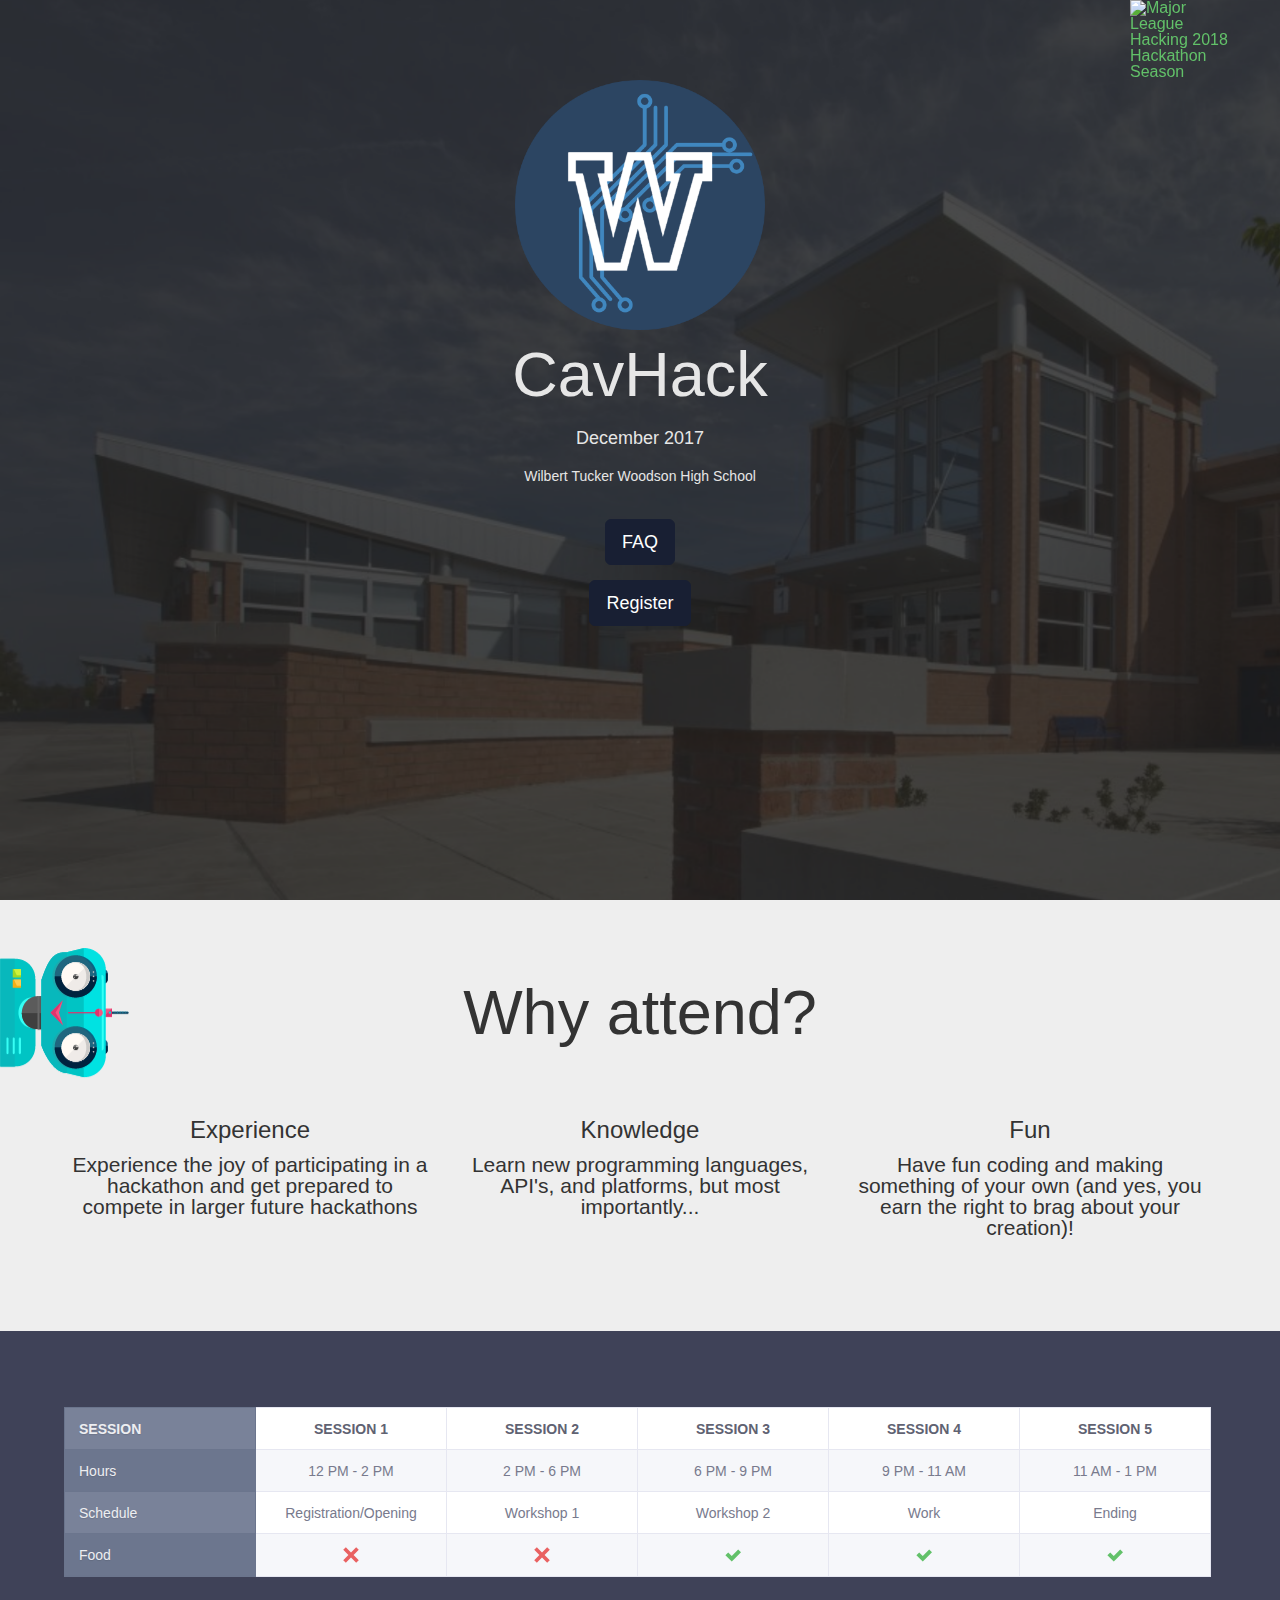
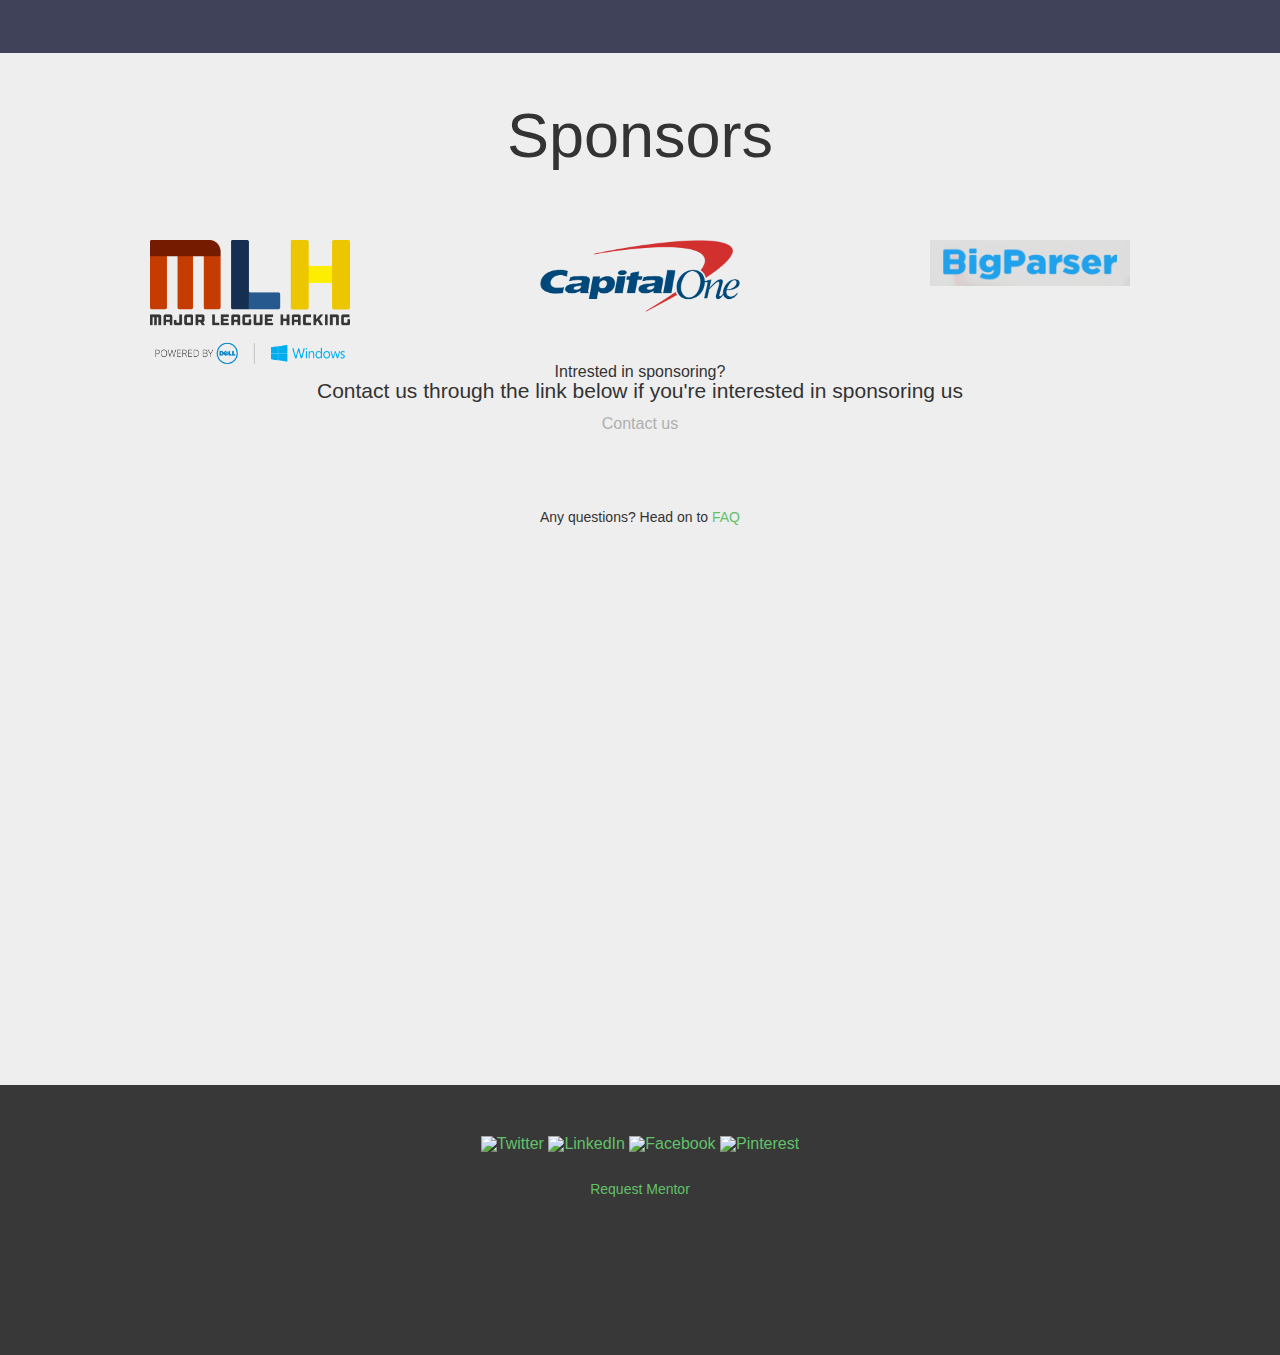
==== index.html @ 4b73d0cf "Update index.html" ====
<!doctype html>
<html>
	<head>
         <title>CavHack</title>
        <meta charset="utf-8">
	    <meta name="viewport" content="width=device-width, initial-scale=1">
        <link href='http://fonts.googleapis.com/css?family=Ubuntu:400,700' rel='stylesheet' type='text/css'>
        <link rel="stylesheet" href="https://maxcdn.bootstrapcdn.com/bootstrap/3.3.7/css/bootstrap.min.css">
        <script src="https://ajax.googleapis.com/ajax/libs/jquery/3.2.1/jquery.min.js"></script>
        <script src="https://maxcdn.bootstrapcdn.com/bootstrap/3.3.7/js/bootstrap.min.js"></script>
        <link rel="icon" href="2.png">
          <link rel="stylesheet" href="https://cdnjs.cloudflare.com/ajax/libs/materialize/0.100.1/css/materialize.min.css">
          <script src="https://cdnjs.cloudflare.com/ajax/libs/materialize/0.100.1/js/materialize.min.js"></script>
        <script src="jquery.js"></script> 
        <script src="Scripts/Main.js" type="text/javascript"></script>
    <script> 
    $(function(){
      $("#includedContent").load("table.html"); 
    });
     
        $(document).ready(function(){
    $('[data-toggle="tooltip"]').tooltip();
        });


    </script> 
        <style>
            body{
                margin:0;
                padding: 0;
                background-color: rgb(238,238,238);
            }
            .container{
                margin-bottom: 10px;
            }
            #box1{
                padding-top: 80px;

                height: 100vh;
                width: 100%;
                background-image: url(1.png);
                background-size: cover;
                display: table;
                background-attachment: fixed;
                color: rgb(230,230,230);
            }
            #schedule{
                background-color: #3f4258;
                padding-top: 20px;
                padding-bottom: 20px;
            }
            
            #title{
                margin-bottom: 20px;
            }
            #mainp{
                padding-left: 50px;
                padding-right: 50px;
                margin-top: 20px;
            }
            #imag{
                margin-bottom: 10px;
            }

            .container{
                margin: auto;
            }
            
            .layer {
                background-color: rgba(30, 30, 30, 0.8);
                position: absolute;
                top: 0;
                left: 0;
                width: 100%;
                height: 100%;
            }
            .btnm{
                background-color: #181f33;
                border-color: #181f33;
            }
            h1{
                margin: 0px;
            }
            .rb{
                background-image: url(3.png);
            }
            #sponsor{
                padding-bottom: 20px;
                
            }
            .col-sm-3{
                text-align: center;
            }
            .col-sm-4{
                margin-top: 50px;
            }
            #btnn{
                margin-top: 25px;
            }
            #as{
                padding-top: 50px;
            }
            #map
            {
                height: 60vh;
            }
            .cardiv{
                top: 50%;
                left: 50%;   
            }
            #contact{
                color: rgb(175,175,175);
            }
            .FAQ{
               align-content: center;
                text-align: center;
                margin-bottom: 20px;
            }
            #content {
                position: relative;
            }
            #content img {
                position: fixed;
                top: 0px;
                right: 0px;
            }
            .martp{
                margin-top: 20px;
            }
            #footer{
                width: 100%;
                height: 30vh;
                background-color: rgb(56,56,56); 
                margin: auto;
            }
        </style>      
	</head>
	<a id="mlh-trust-badge" style="display:block;max-width:100px;min-width:60px;position:fixed;right:50px;top:0;width:10%;z-index:10000" href="https://mlh.io/seasons/na-2018/events?utm_source=na-2018&utm_medium=TrustBadge&utm_campaign=na-2018&utm_content=gray" target="_blank"><img src="https://s3.amazonaws.com/logged-assets/trust-badge/2018/gray.svg" alt="Major League Hacking 2018 Hackathon Season" style="width:100%"></a>
	<body>
        <div class="jumbotron text-center" id="box1">
            <img id="imag" src="2.png" height="250" width="250">
           <h1 id="title">CavHack</h1> 
            <h4 id="mainp">December 2017</h4>
            <h5 id="mainp">Wilbert Tucker Woodson High School</h5>
            <p><a class="btn btn-primary btn-lg btnm"  id="btnn" href="FAQ/faq.html" role="button">FAQ</a></p>
            <p><a class="btn btn-primary btn-lg btnm" role="button">Register</a></p>
        </div>
        <div id="attend" class="jumbotron text-center rb">
            <h1>Why attend?</h1>
            <div class="container">
                <div class="row">
                    <div class="col-sm-4">
                        <h3>Experience</h3>
                        <p>Experience the joy of participating in a hackathon and get prepared to compete in larger future hackathons</p>
                    </div>
                    <div class="col-sm-4">
                        <h3>Knowledge</h3>
                        <p>Learn new programming languages, API's, and platforms, but most importantly...</p>
                    </div>
                    <div class="col-sm-4">
                        <h3>Fun</h3>        
                        <p>Have fun coding and making something of your own (and yes, you earn the right to brag about your creation)!</p>
                    </div>
                </div>
            </div>
        </div>
        <div id="schedule">  
        <div id="includedContent"></div>
        </div>
        <div class="jumbotron text-center" >
            <h1 id="sponsor" >Sponsors</h1>
            <div class="container">
                <div class="row">
                    <div class="col-sm-4">
                        <img class="tooltipped" data-position="top" data-delay="50" data-tooltip="MLH" height="124" width="200"src="6.png">
                    </div>
                    <div class="col-sm-4">
                        <img class="tooltipped" data-position="top" data-delay="50" data-tooltip="Capital One" height="72" width="200"src="9.png">
                    </div>
                    <div class="col-sm-4">
                        <img class="tooltipped" data-position="top" data-delay="50" data-tooltip="BigParser" height="46" width="200"src="7.png">
                    </div>
                </div>
            </div>
            <div class="row  ">
                <div class="col  s12 m6">
                  <div id="baba" class="card cardiv blue-grey darken-1 ">
                    <div class="card-content white-text">
                      <span class="card-title">Intrested in sponsoring?</span>
                      <p>Contact us through the link below if you're interested in sponsoring us </p>
                    </div>
                    <div class="card-action">
                      <a id="contact" href="mailto:Woodsonhackathon@gmail.com">Contact us</a>
                    </div>
                  </div>
                </div>
            </div>
        </div>
        <h5 class="FAQ">Any questions? Head on to <a href="FAQ/faq.html">FAQ</a></h5>
    <div id="map"></div>

    <script>
      function initMap() {
        var uluru = {lat: 38.8400500, lng: -77.2765900};
        var map = new google.maps.Map(document.getElementById('map'), {
          zoom: 17,
          center: uluru,
                      styles: [
              {
                "elementType": "geometry",
                "stylers": [
                  {
                    "color": "#1d2c4d"
                  }
                ]
              },
              {
                "elementType": "labels.text.fill",
                "stylers": [
                  {
                    "color": "#8ec3b9"
                  }
                ]
              },
              {
                "elementType": "labels.text.stroke",
                "stylers": [
                  {
                    "color": "#1a3646"
                  }
                ]
              },
              {
                "featureType": "administrative.country",
                "elementType": "geometry.stroke",
                "stylers": [
                  {
                    "color": "#4b6878"
                  }
                ]
              },
              {
                "featureType": "administrative.land_parcel",
                "elementType": "labels.text.fill",
                "stylers": [
                  {
                    "color": "#64779e"
                  }
                ]
              },
              {
                "featureType": "administrative.province",
                "elementType": "geometry.stroke",
                "stylers": [
                  {
                    "color": "#4b6878"
                  }
                ]
              },
              {
                "featureType": "landscape.man_made",
                "elementType": "geometry.stroke",
                "stylers": [
                  {
                    "color": "#334e87"
                  }
                ]
              },
              {
                "featureType": "landscape.natural",
                "elementType": "geometry",
                "stylers": [
                  {
                    "color": "#023e58"
                  }
                ]
              },
              {
                "featureType": "poi",
                "elementType": "geometry",
                "stylers": [
                  {
                    "color": "#283d6a"
                  }
                ]
              },
              {
                "featureType": "poi",
                "elementType": "labels.text",
                "stylers": [
                  {
                    "visibility": "off"
                  }
                ]
              },
              {
                "featureType": "poi",
                "elementType": "labels.text.fill",
                "stylers": [
                  {
                    "color": "#6f9ba5"
                  }
                ]
              },
              {
                "featureType": "poi",
                "elementType": "labels.text.stroke",
                "stylers": [
                  {
                    "color": "#1d2c4d"
                  }
                ]
              },
              {
                "featureType": "poi.business",
                "stylers": [
                  {
                    "visibility": "off"
                  }
                ]
              },
              {
                "featureType": "poi.park",
                "elementType": "geometry.fill",
                "stylers": [
                  {
                    "color": "#023e58"
                  }
                ]
              },
              {
                "featureType": "poi.park",
                "elementType": "labels.text.fill",
                "stylers": [
                  {
                    "color": "#3C7680"
                  }
                ]
              },
              {
                "featureType": "road",
                "elementType": "geometry",
                "stylers": [
                  {
                    "color": "#304a7d"
                  }
                ]
              },
              {
                "featureType": "road",
                "elementType": "labels.icon",
                "stylers": [
                  {
                    "visibility": "off"
                  }
                ]
              },
              {
                "featureType": "road",
                "elementType": "labels.text.fill",
                "stylers": [
                  {
                    "color": "#98a5be"
                  }
                ]
              },
              {
                "featureType": "road",
                "elementType": "labels.text.stroke",
                "stylers": [
                  {
                    "color": "#1d2c4d"
                  }
                ]
              },
              {
                "featureType": "road.highway",
                "elementType": "geometry",
                "stylers": [
                  {
                    "color": "#2c6675"
                  }
                ]
              },
              {
                "featureType": "road.highway",
                "elementType": "geometry.stroke",
                "stylers": [
                  {
                    "color": "#255763"
                  }
                ]
              },
              {
                "featureType": "road.highway",
                "elementType": "labels.text.fill",
                "stylers": [
                  {
                    "color": "#b0d5ce"
                  }
                ]
              },
              {
                "featureType": "road.highway",
                "elementType": "labels.text.stroke",
                "stylers": [
                  {
                    "color": "#023e58"
                  }
                ]
              },
              {
                "featureType": "transit",
                "stylers": [
                  {
                    "visibility": "off"
                  }
                ]
              },
              {
                "featureType": "transit",
                "elementType": "labels.text.fill",
                "stylers": [
                  {
                    "color": "#98a5be"
                  }
                ]
              },
              {
                "featureType": "transit",
                "elementType": "labels.text.stroke",
                "stylers": [
                  {
                    "color": "#1d2c4d"
                  }
                ]
              },
              {
                "featureType": "transit.line",
                "elementType": "geometry.fill",
                "stylers": [
                  {
                    "color": "#283d6a"
                  }
                ]
              },
              {
                "featureType": "transit.station",
                "elementType": "geometry",
                "stylers": [
                  {
                    "color": "#3a4762"
                  }
                ]
              },
              {
                "featureType": "water",
                "elementType": "geometry",
                "stylers": [
                  {
                    "color": "#0e1626"
                  }
                ]
              },
              {
                "featureType": "water",
                "elementType": "labels.text.fill",
                "stylers": [
                  {
                    "color": "#4e6d70"
                  }
                ]
              }
            ]
        });
        var marker = new google.maps.Marker({
          position: uluru,
          map: map
        });

    
      }
    </script>
        <script src=" https://maps.googleapis.com/maps/api/js?key=AIzaSyB7Zk0MJJarZfXimqXgFO6OI_DlMATr1t4&callback=initMap"
        async defer>
    </script>   
    <script>       
        setInterval(function() {
                var card = document.getElementById('baba');
                var attend = document.getElementById('attend');

            if ($(window).width() > 600) {
                card.className += "cardiv";
            } else {
                card.classList.remove("cardiv");    
                attend.classList.remove("rb");

            }
    }, 1000); // Wait 1000ms before running again
           
    </script>
        <div id="footer">
        <center id="as">
        <a href="[full link to your Twitter]">
        <img id="margin "title="Twitter" alt="Twitter" src="https://socialmediawidgets.files.wordpress.com/2014/03/01_twitter1.png" width="40" height="40" />
        </a>
        <a href="[full link to your LinkedIn]">
        <img id="margin " title="LinkedIn" alt="LinkedIn" src="https://socialmediawidgets.files.wordpress.com/2014/03/07_linkedin1.png" width="40" height="40" />
        </a>
        <a href="[full link to your Facebook page]">
        <img id="margin " title="Facebook" alt="Facebook" src="https://socialmediawidgets.files.wordpress.com/2014/03/02_facebook1.png" width="40" height="40" />
        </a>
        <a href="pinterestaddress">
        <img id="margin " title="Pinterest" alt="Pinterest" src="https://socialmediawidgets.files.wordpress.com/2014/03/13_pinterest1.png" width="40" height="40" />
        </a>
        </center>         
            <center><a class="waves-effect waves-light btn martp">Request Mentor</a> </center> 
        </div>
	</body>
</html>
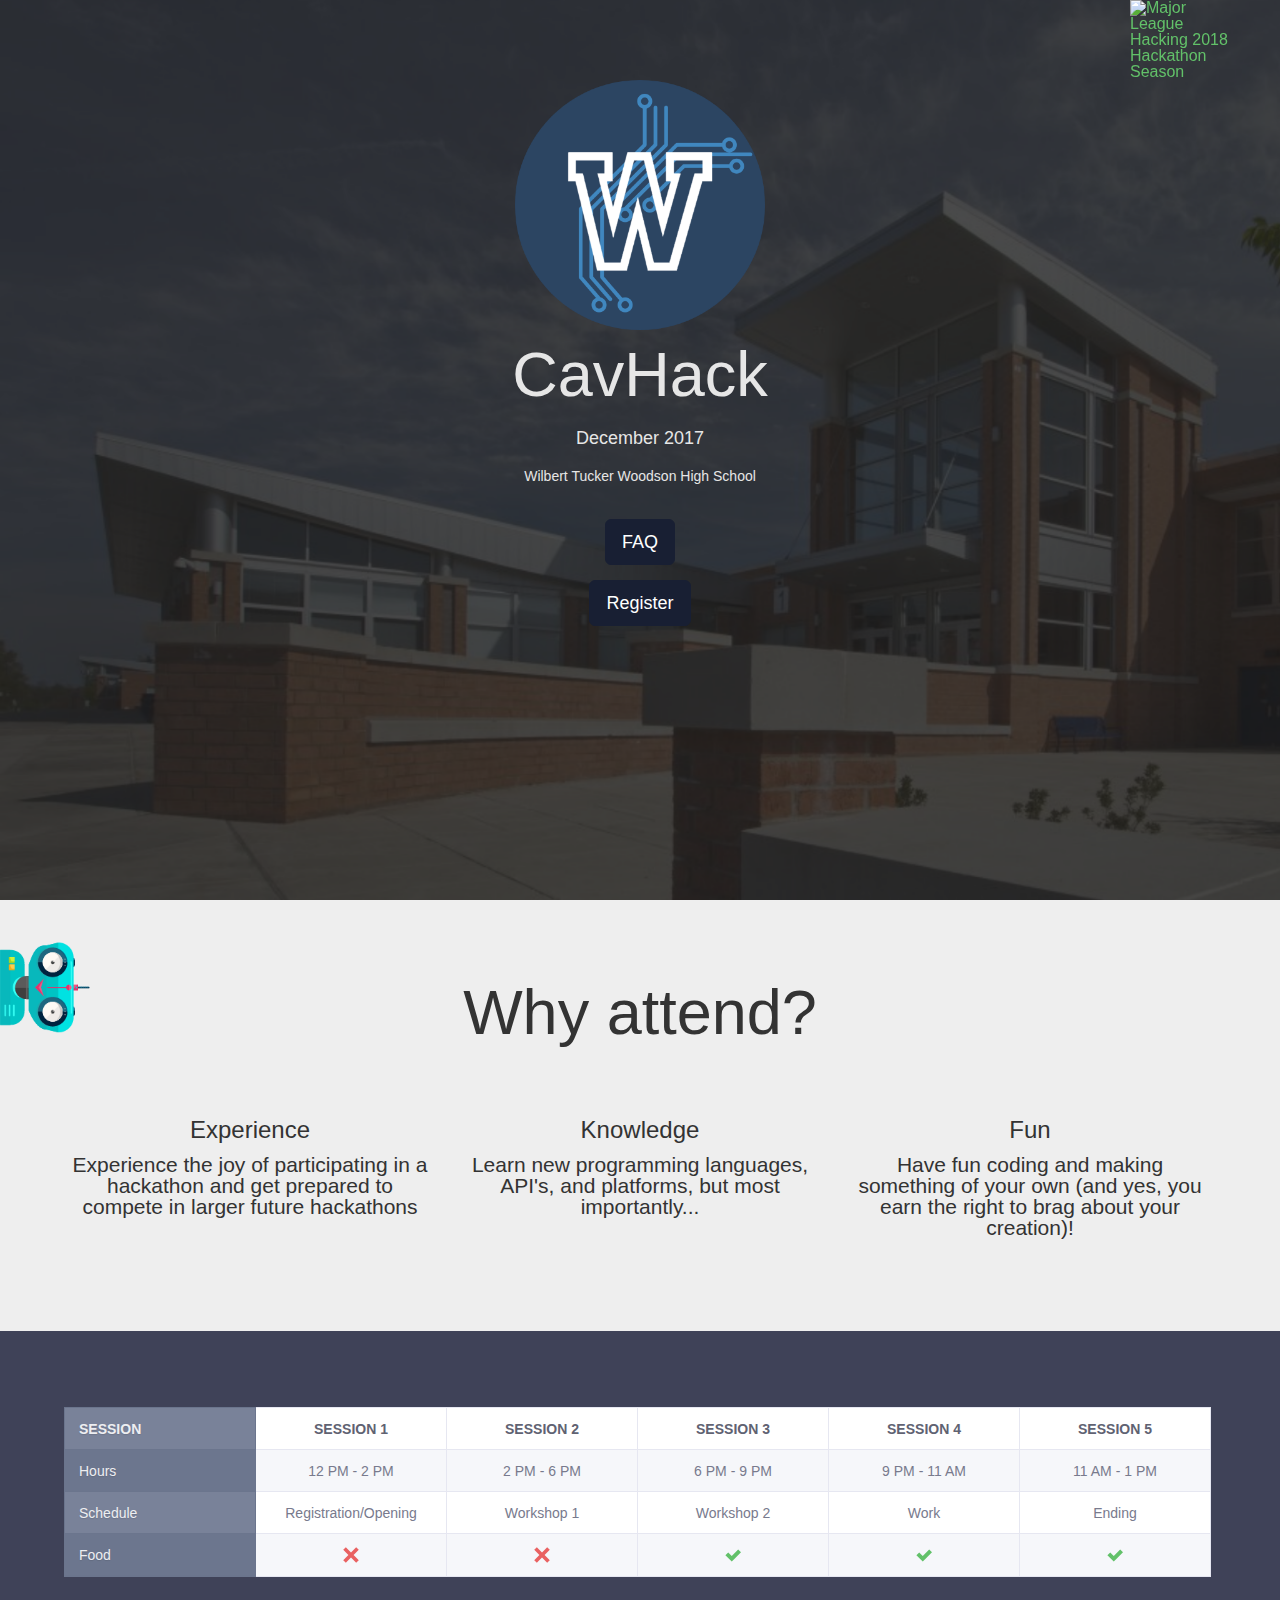
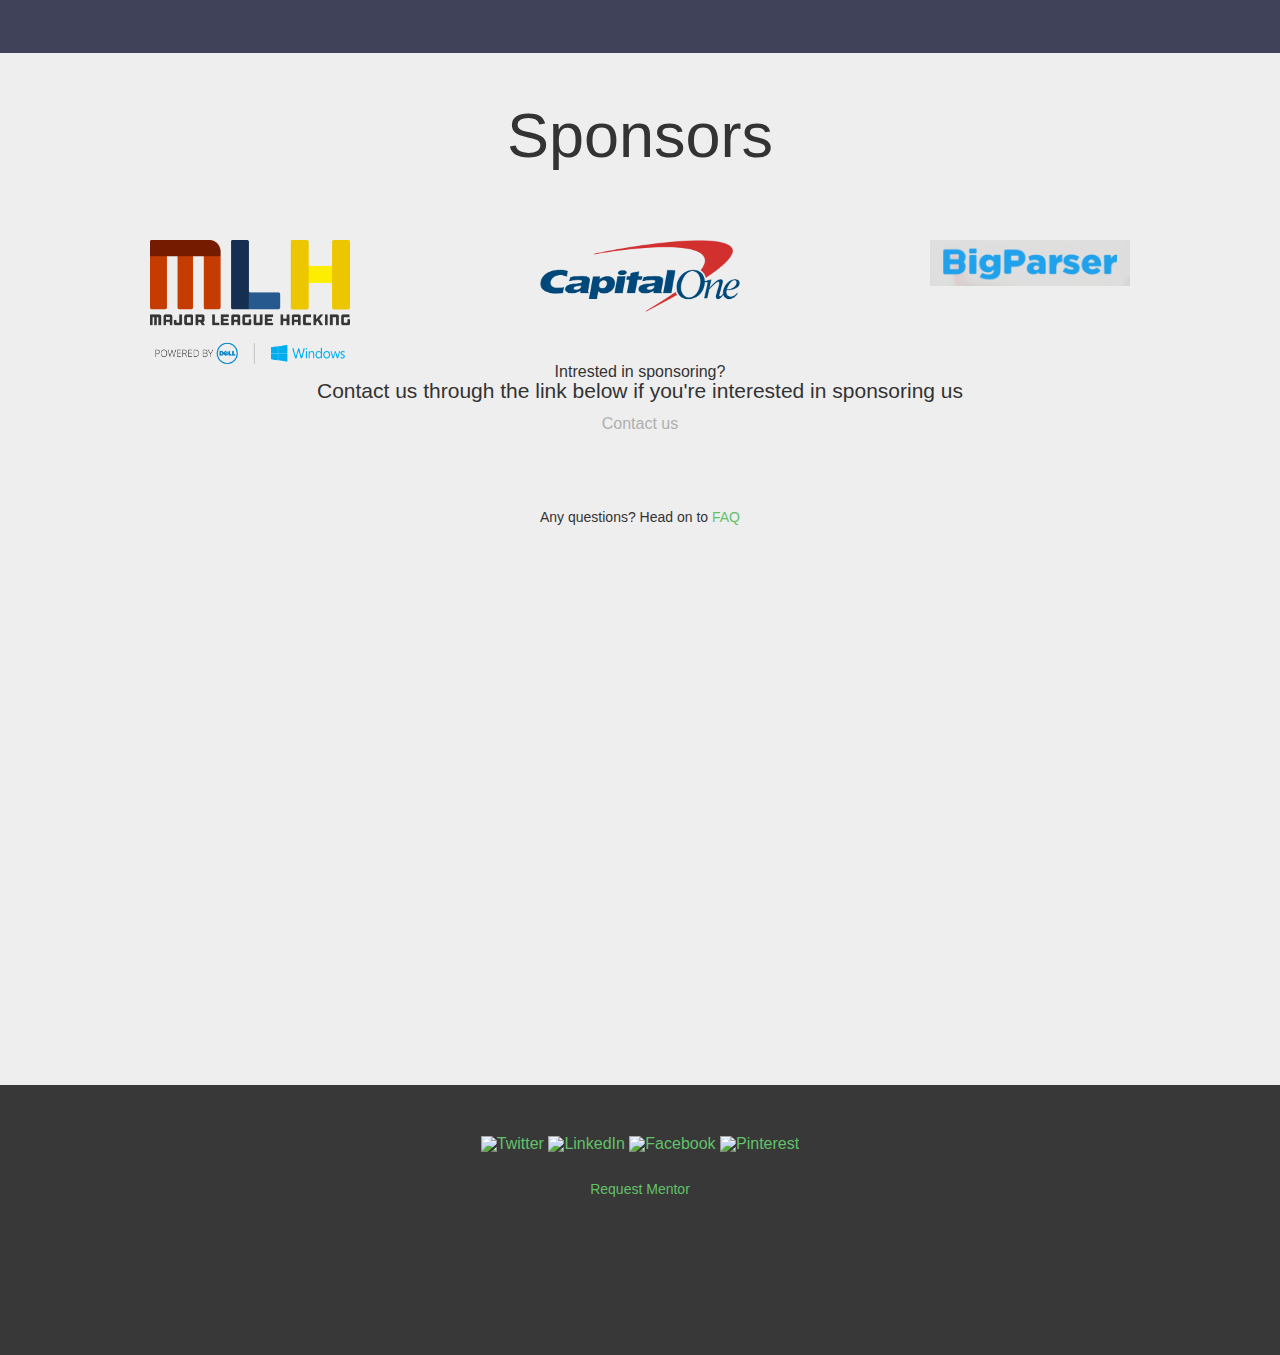
==== commit 64925486: "Update index.html" ====
--- a/index.html
+++ b/index.html
@@ -83,6 +83,7 @@
             }
             .rb{
                 background-image: url(3.png);
+		background-size: cover;
             }
             #sponsor{
                 padding-bottom: 20px;
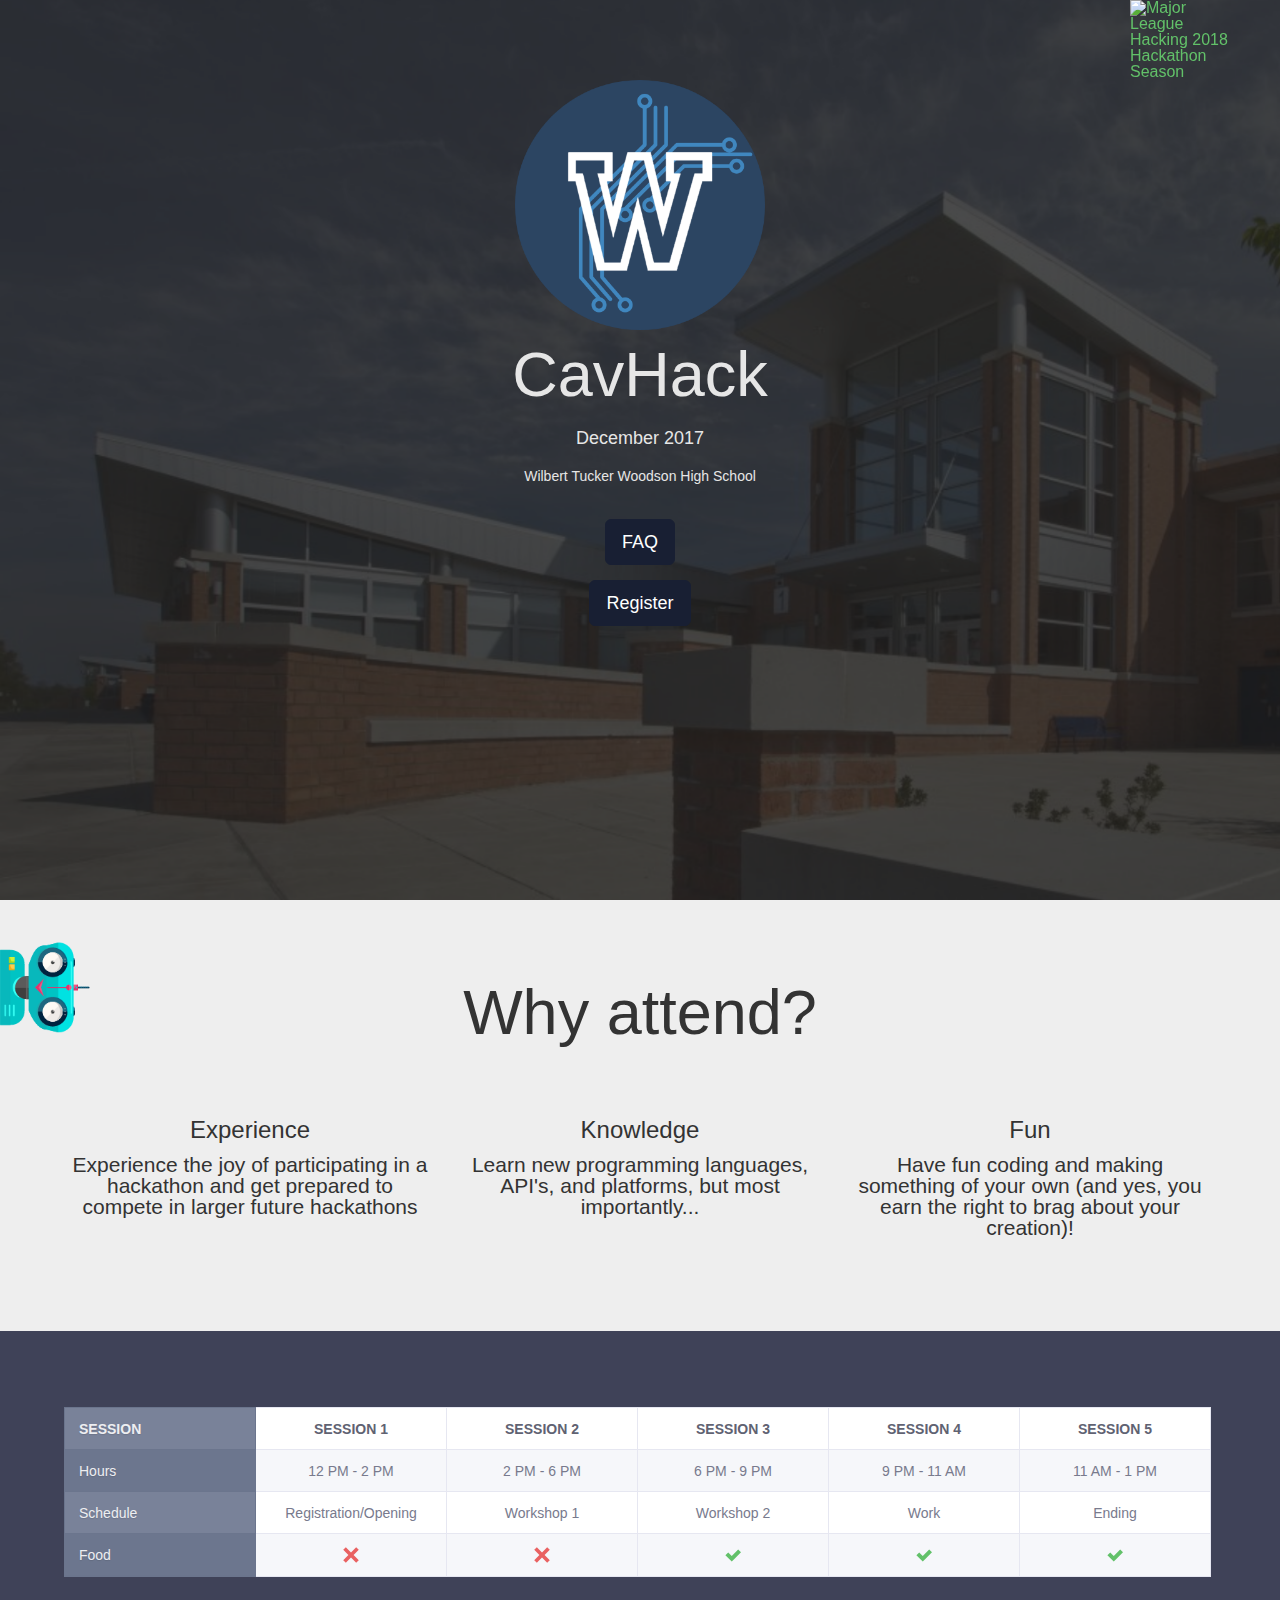
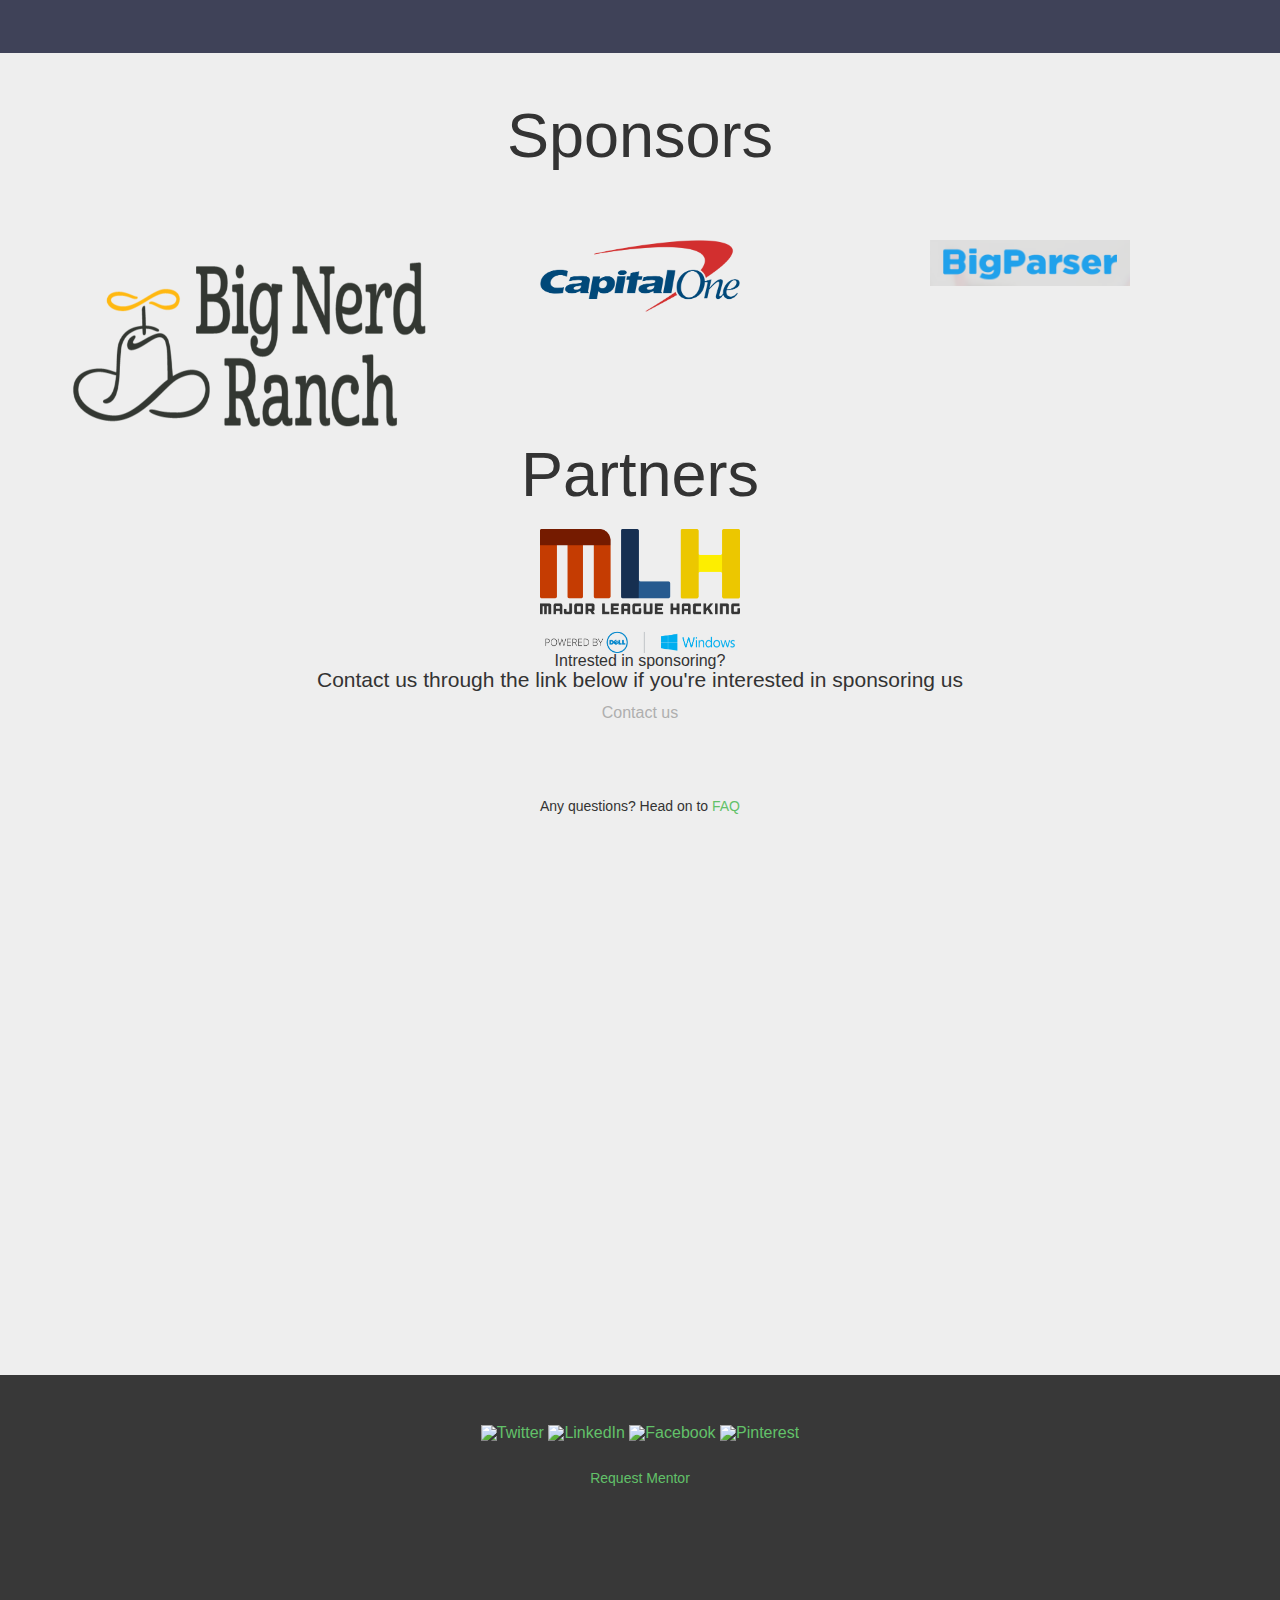
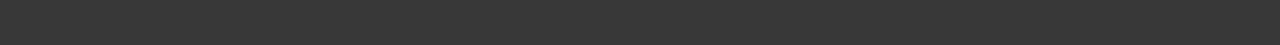
==== commit 026ca8cf: "Update index.html" ====
--- a/index.html
+++ b/index.html
@@ -82,8 +82,10 @@
                 margin: 0px;
             }
             .rb{
-                background-image: url(3.png);
+                background-image: url(3.png) ;
 		background-size: cover;
+		width: 100%;
+
             }
             #sponsor{
                 padding-bottom: 20px;
@@ -173,7 +175,7 @@
             <div class="container">
                 <div class="row">
                     <div class="col-sm-4">
-                        <img class="tooltipped" data-position="top" data-delay="50" data-tooltip="MLH" height="124" width="200"src="6.png">
+                        <img class="tooltipped" data-position="top" data-delay="50" data-tooltip="Big Nerd Ranch" height="200" width="581"src="11.png">
                     </div>
                     <div class="col-sm-4">
                         <img class="tooltipped" data-position="top" data-delay="50" data-tooltip="Capital One" height="72" width="200"src="9.png">
@@ -181,6 +183,12 @@
                     <div class="col-sm-4">
                         <img class="tooltipped" data-position="top" data-delay="50" data-tooltip="BigParser" height="46" width="200"src="7.png">
                     </div>
+                </div>
+            </div>
+		 <h1 id="sponsor" >Partners</h1>
+            <div class="container">
+                <div class="row">
+                     <img class="tooltipped" data-position="top" data-delay="50" data-tooltip="MLH" height="124" width="200"src="6.png">
                 </div>
             </div>
             <div class="row  ">
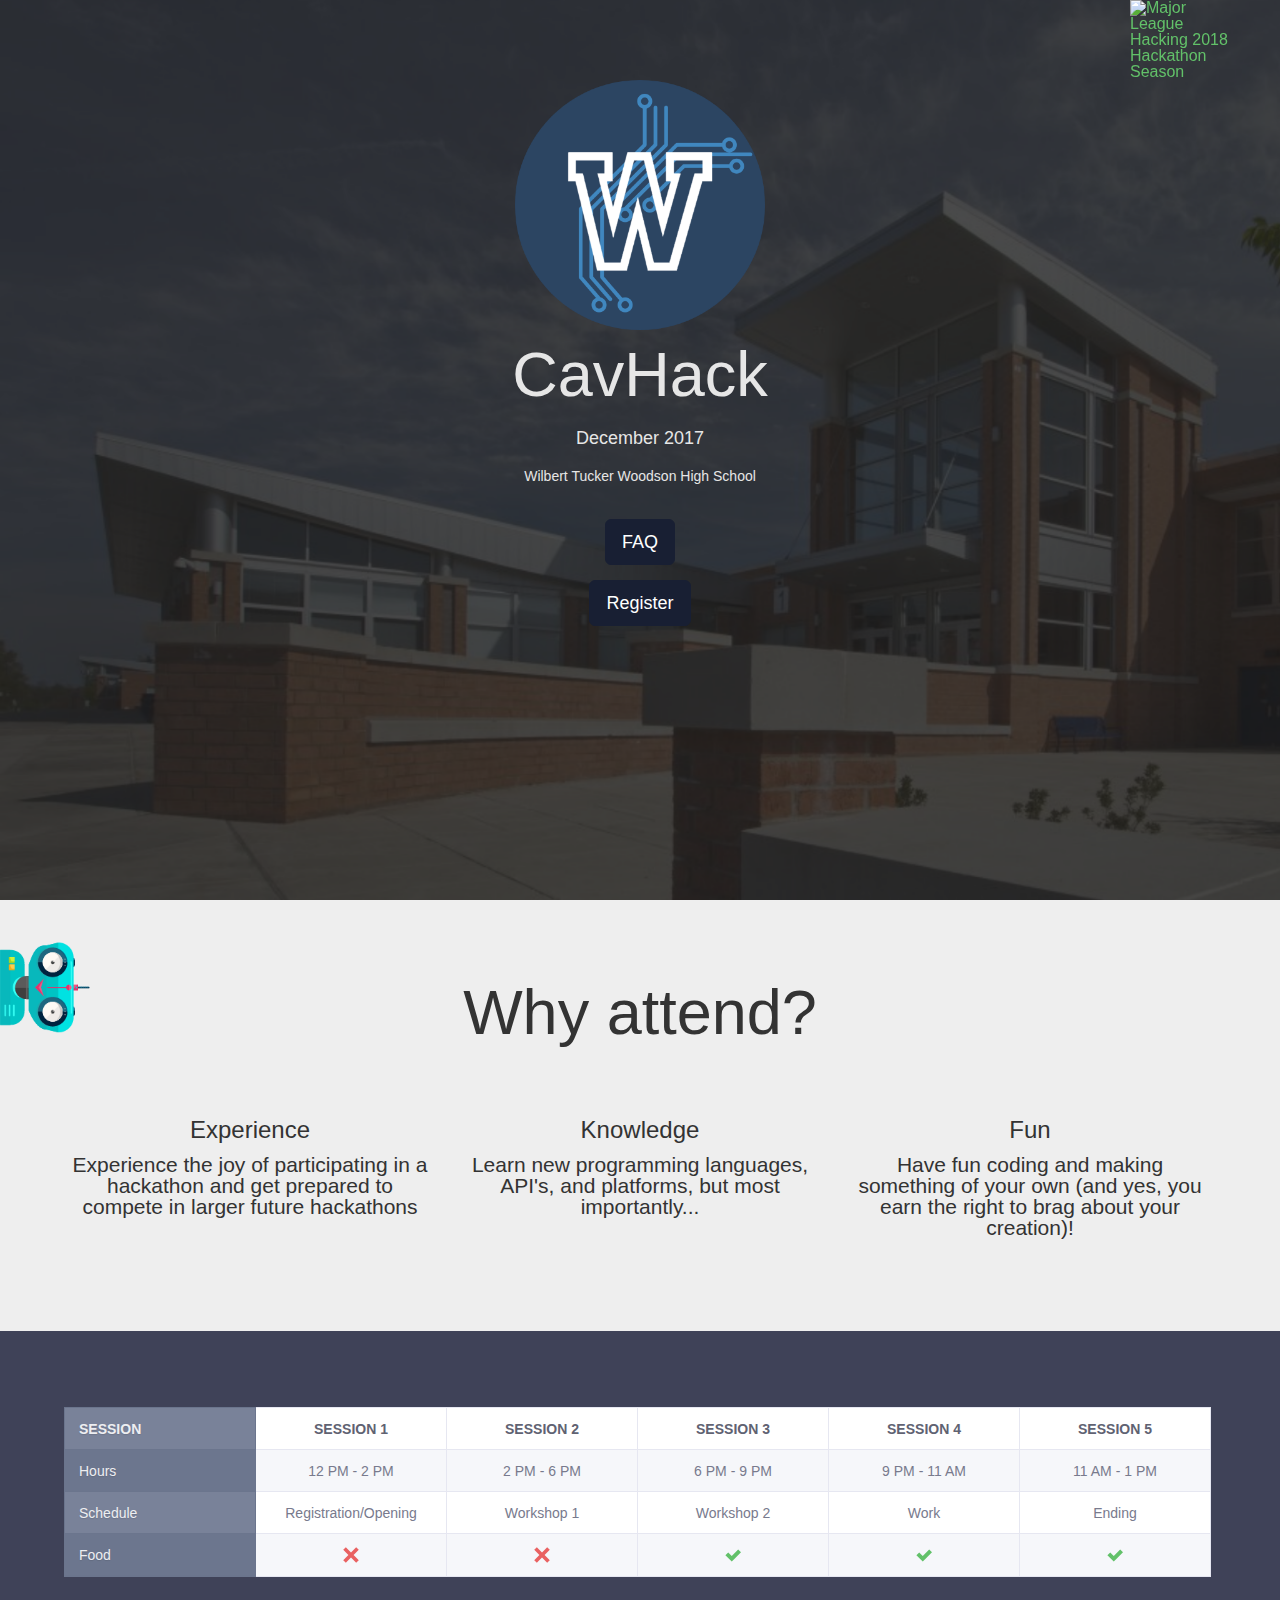
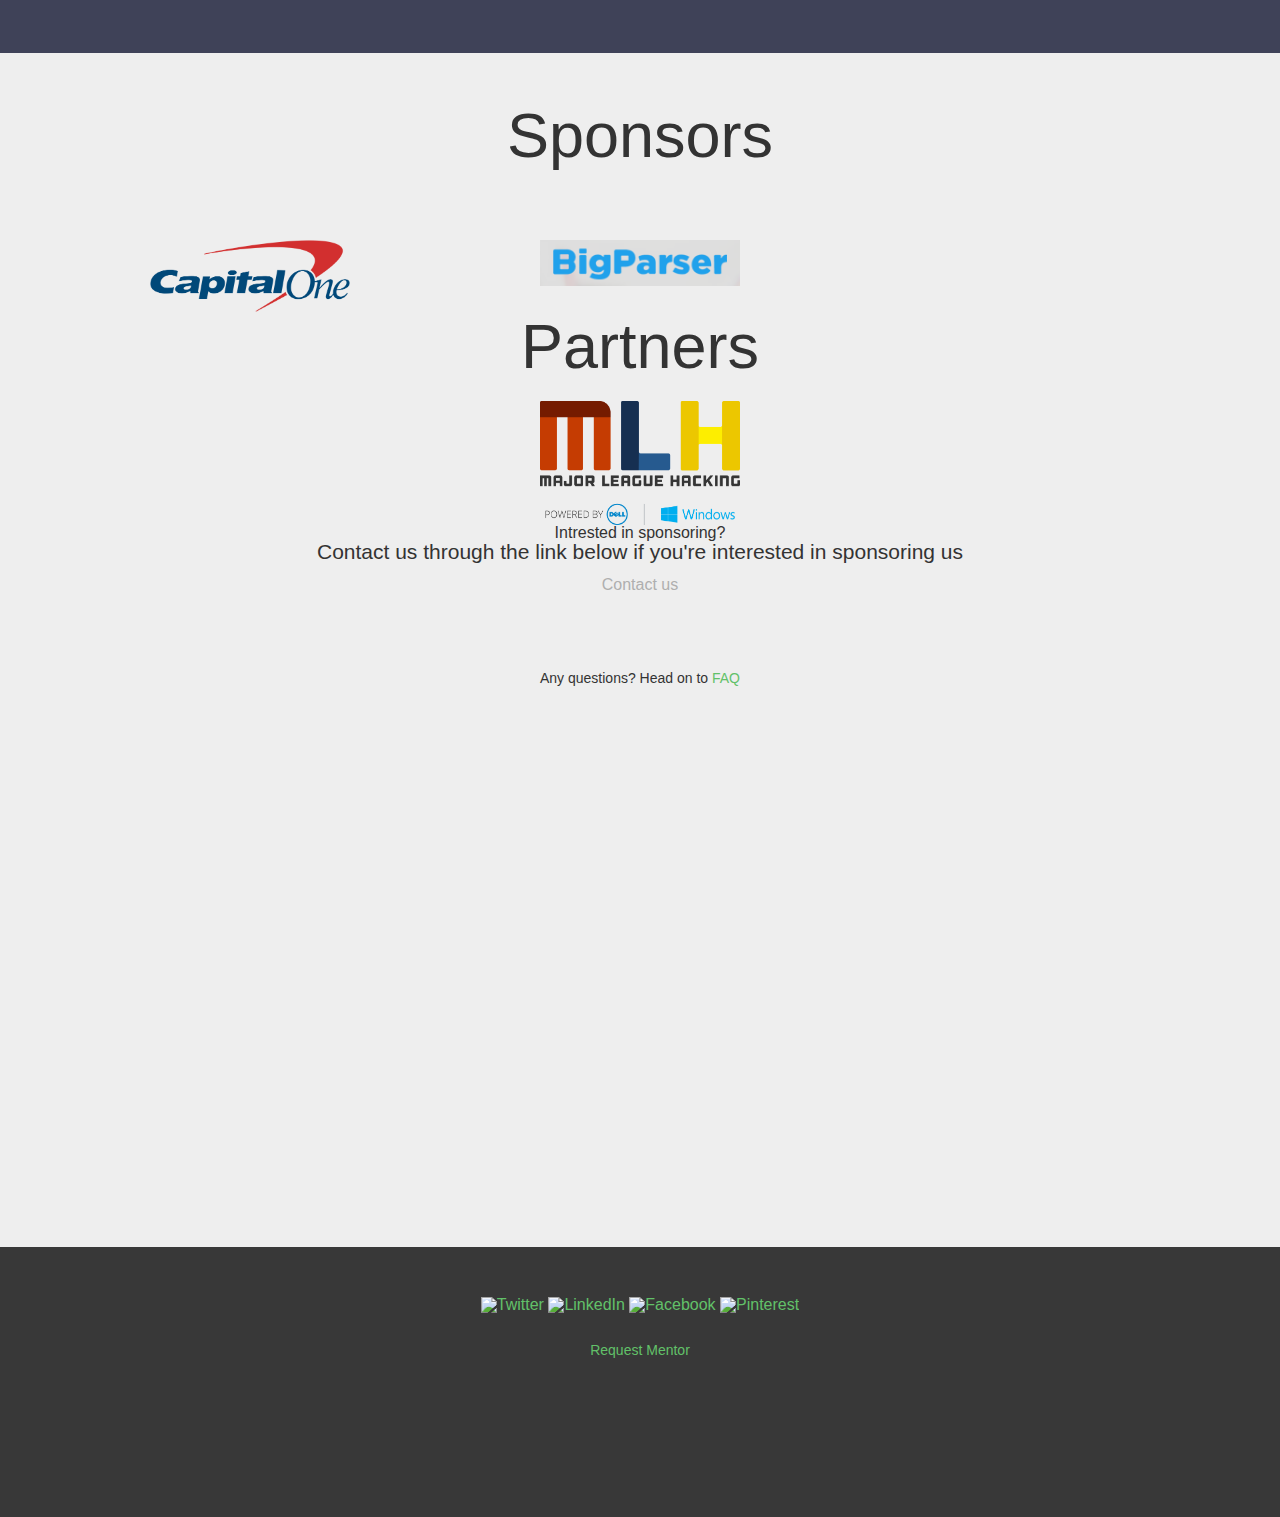
==== commit da645768: "Update index.html" ====
--- a/index.html
+++ b/index.html
@@ -175,9 +175,6 @@
             <div class="container">
                 <div class="row">
                     <div class="col-sm-4">
-                        <img class="tooltipped" data-position="top" data-delay="50" data-tooltip="Big Nerd Ranch" height="200" width="581"src="11.png">
-                    </div>
-                    <div class="col-sm-4">
                         <img class="tooltipped" data-position="top" data-delay="50" data-tooltip="Capital One" height="72" width="200"src="9.png">
                     </div>
                     <div class="col-sm-4">
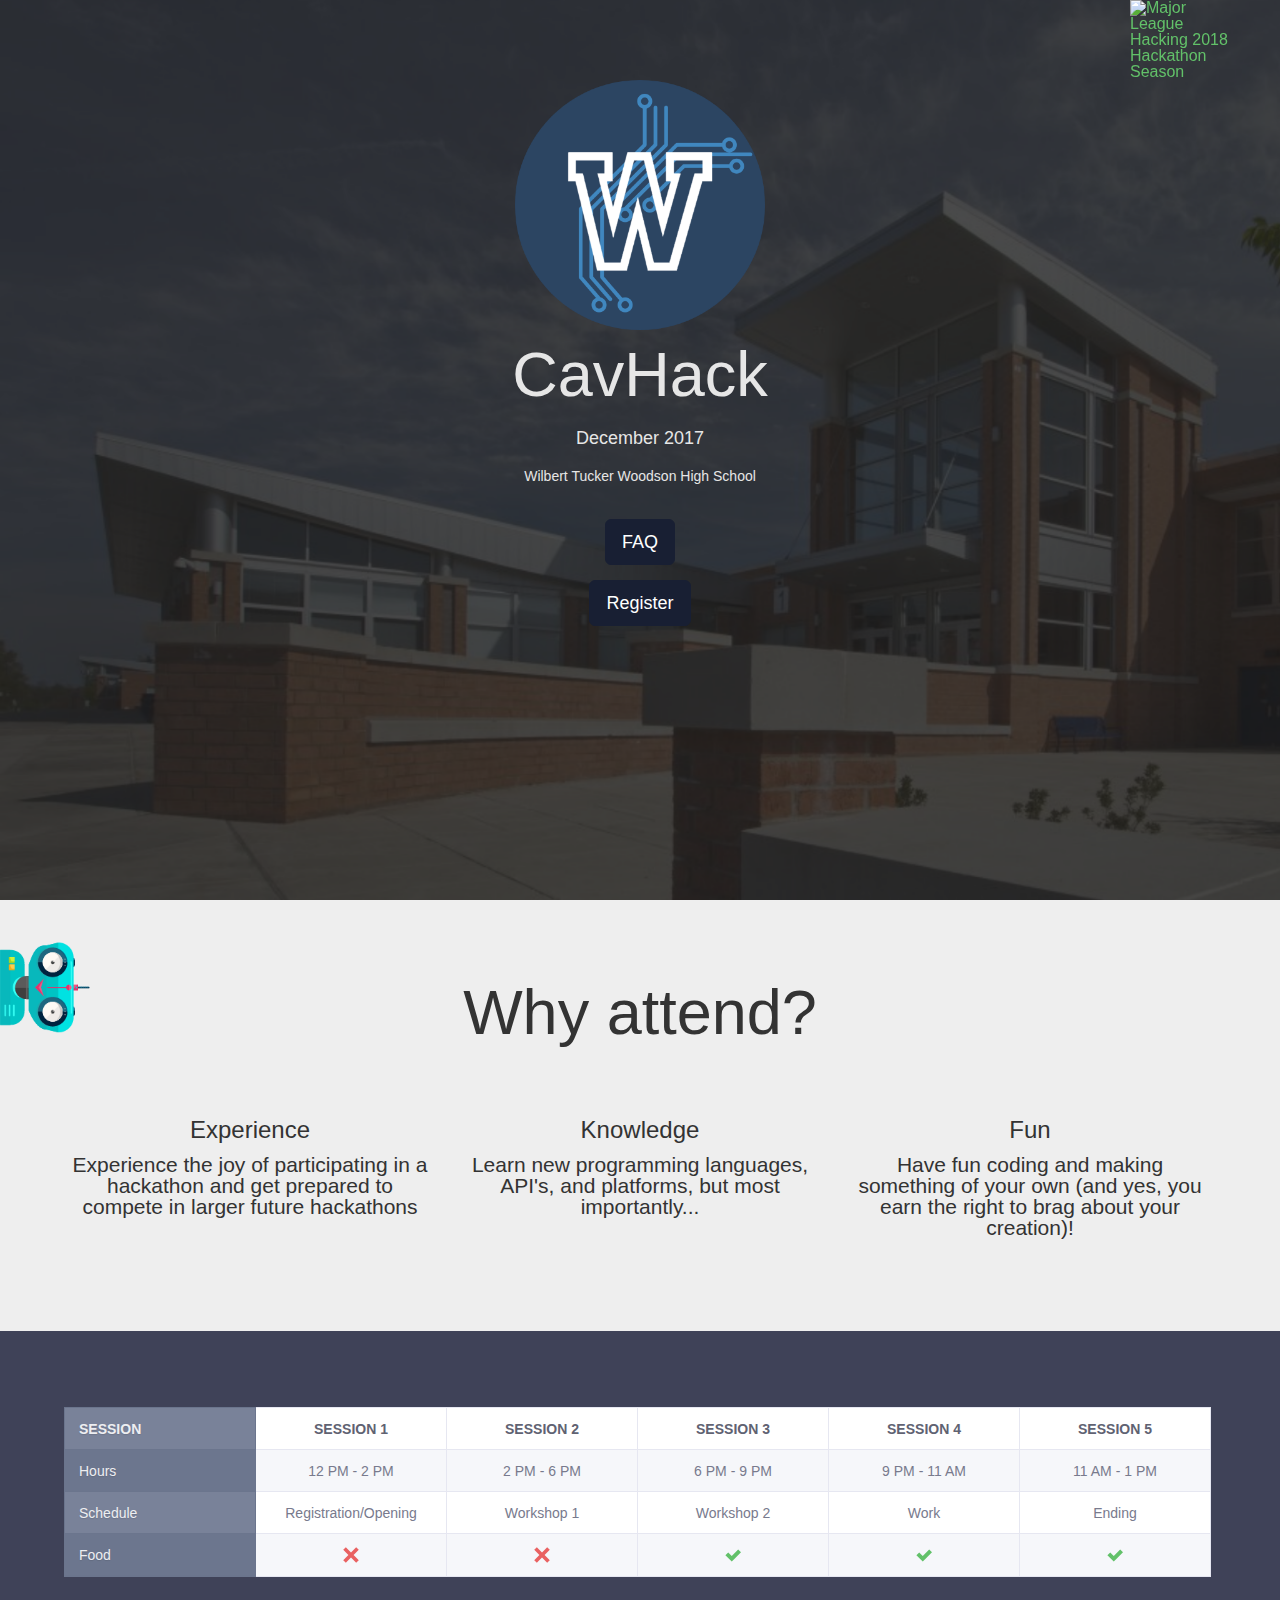
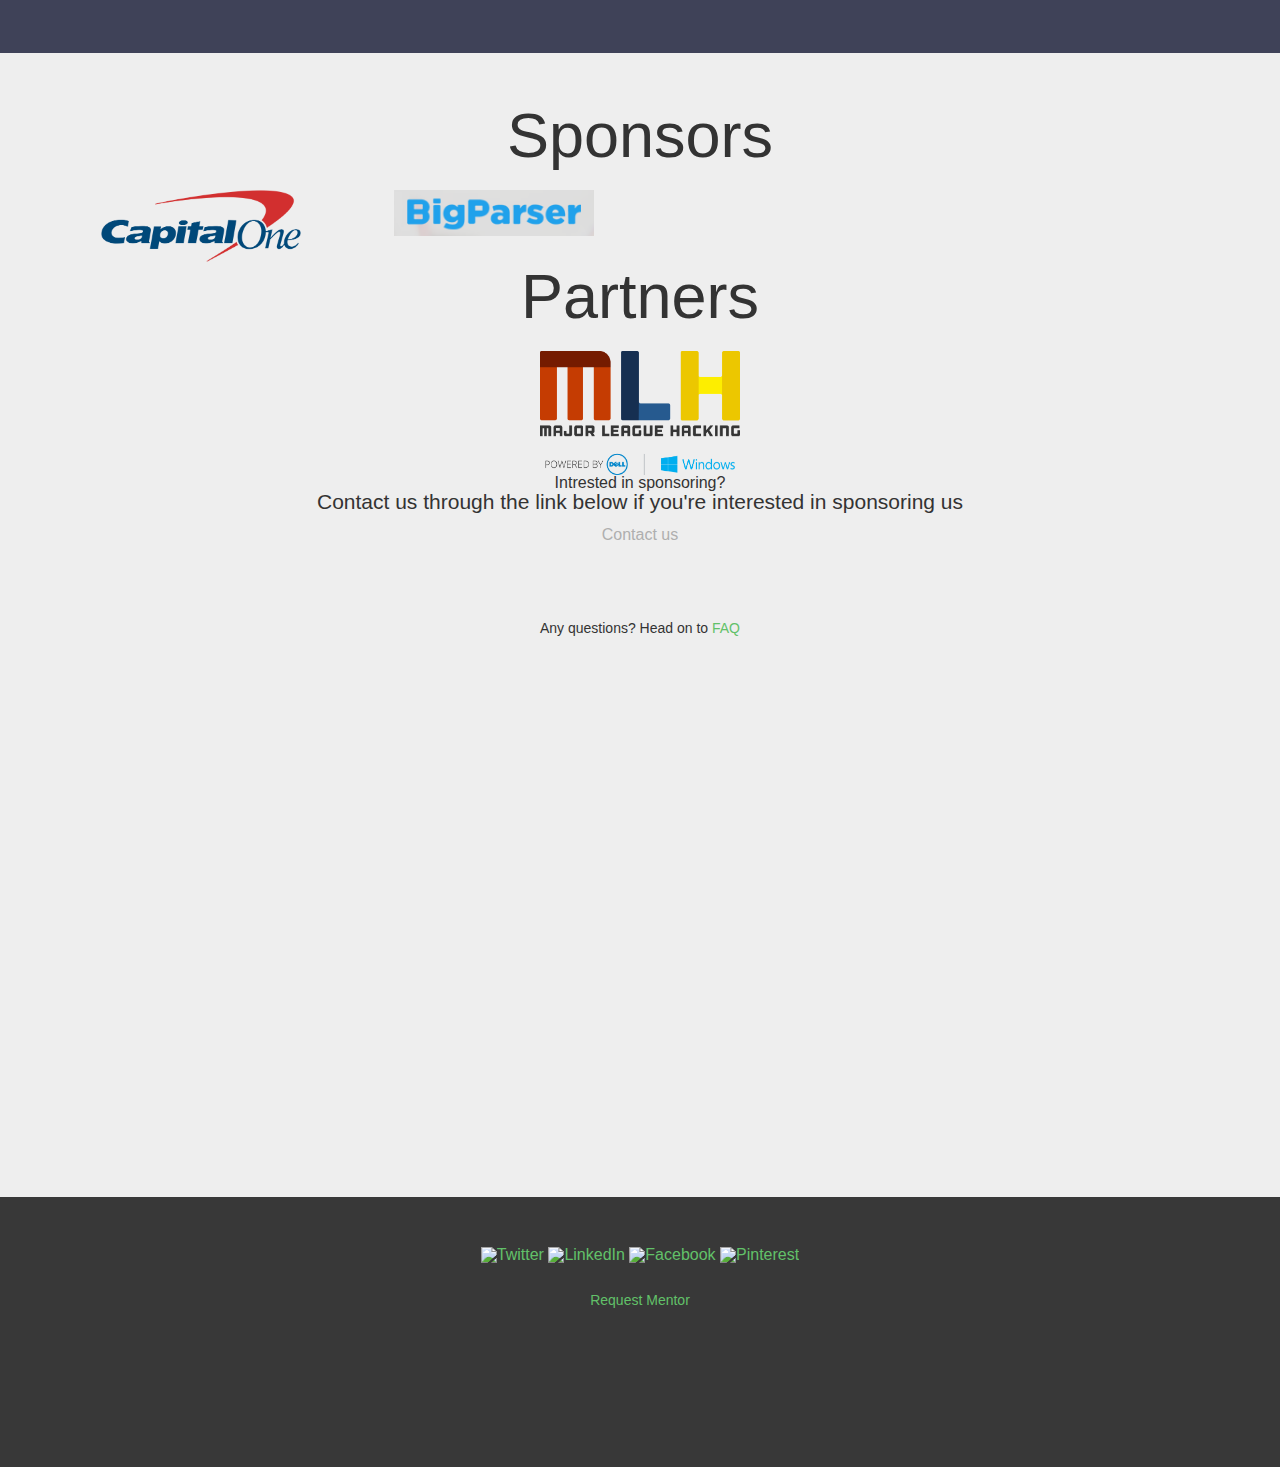
==== commit 43bcb380: "Update index.html" ====
--- a/index.html
+++ b/index.html
@@ -174,10 +174,10 @@
             <h1 id="sponsor" >Sponsors</h1>
             <div class="container">
                 <div class="row">
-                    <div class="col-sm-4">
+                    <div class="col-sm-3">
                         <img class="tooltipped" data-position="top" data-delay="50" data-tooltip="Capital One" height="72" width="200"src="9.png">
                     </div>
-                    <div class="col-sm-4">
+                    <div class="col-sm-3">
                         <img class="tooltipped" data-position="top" data-delay="50" data-tooltip="BigParser" height="46" width="200"src="7.png">
                     </div>
                 </div>
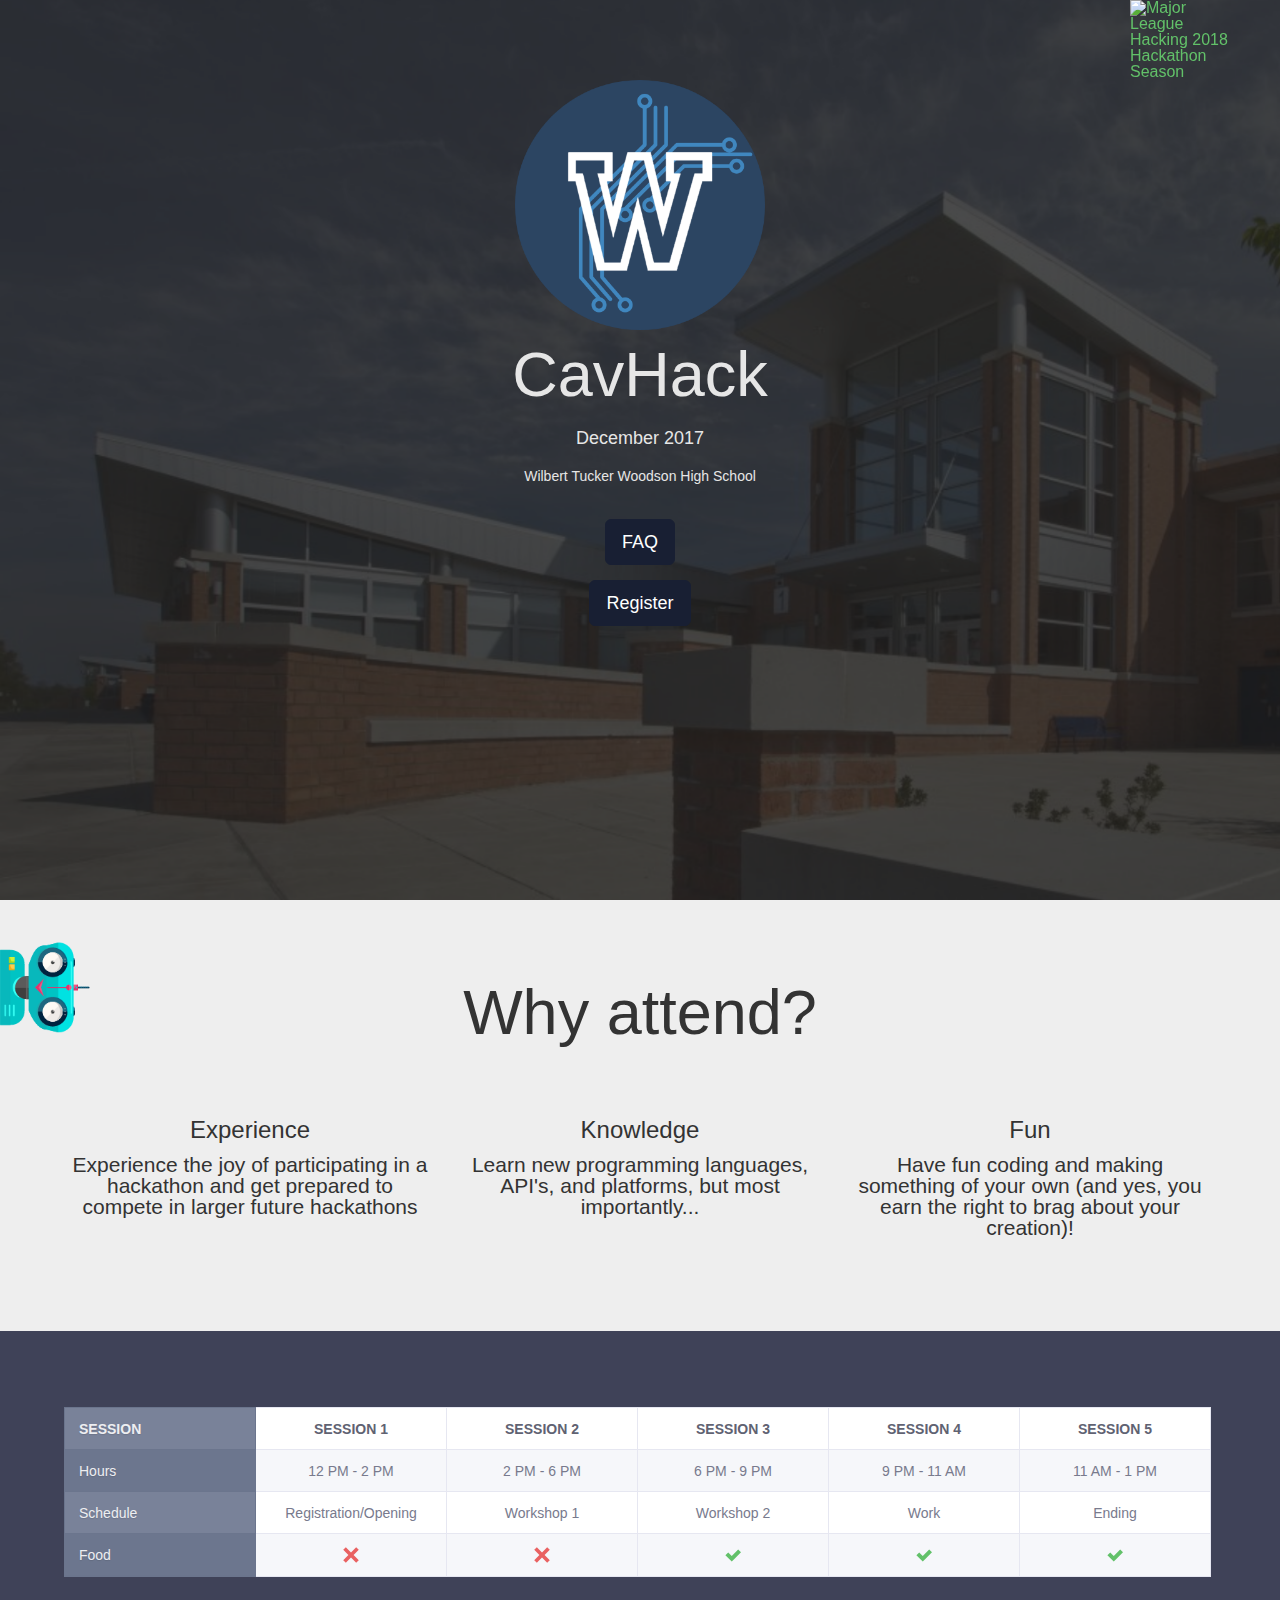
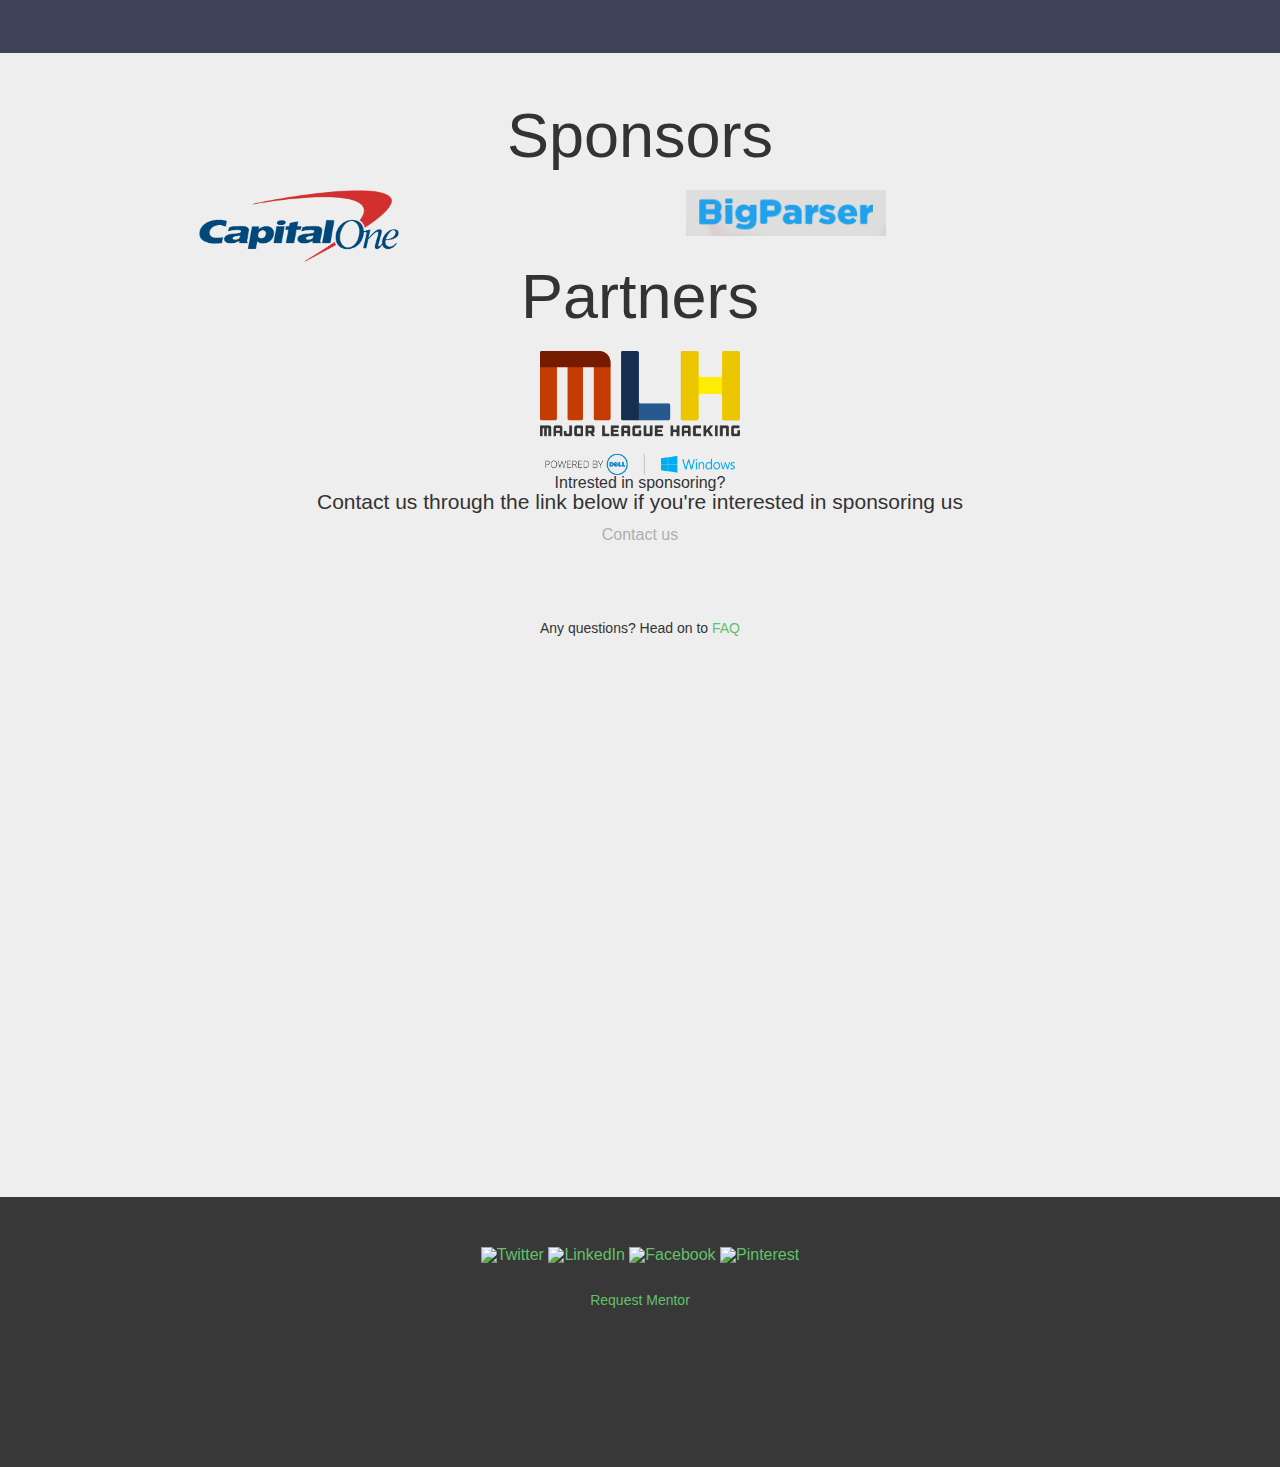
==== commit 3c381b06: "Update index.html" ====
--- a/index.html
+++ b/index.html
@@ -174,10 +174,10 @@
             <h1 id="sponsor" >Sponsors</h1>
             <div class="container">
                 <div class="row">
-                    <div class="col-sm-3">
+                    <div class="col-sm-5">
                         <img class="tooltipped" data-position="top" data-delay="50" data-tooltip="Capital One" height="72" width="200"src="9.png">
                     </div>
-                    <div class="col-sm-3">
+                    <div class="col-sm-5">
                         <img class="tooltipped" data-position="top" data-delay="50" data-tooltip="BigParser" height="46" width="200"src="7.png">
                     </div>
                 </div>
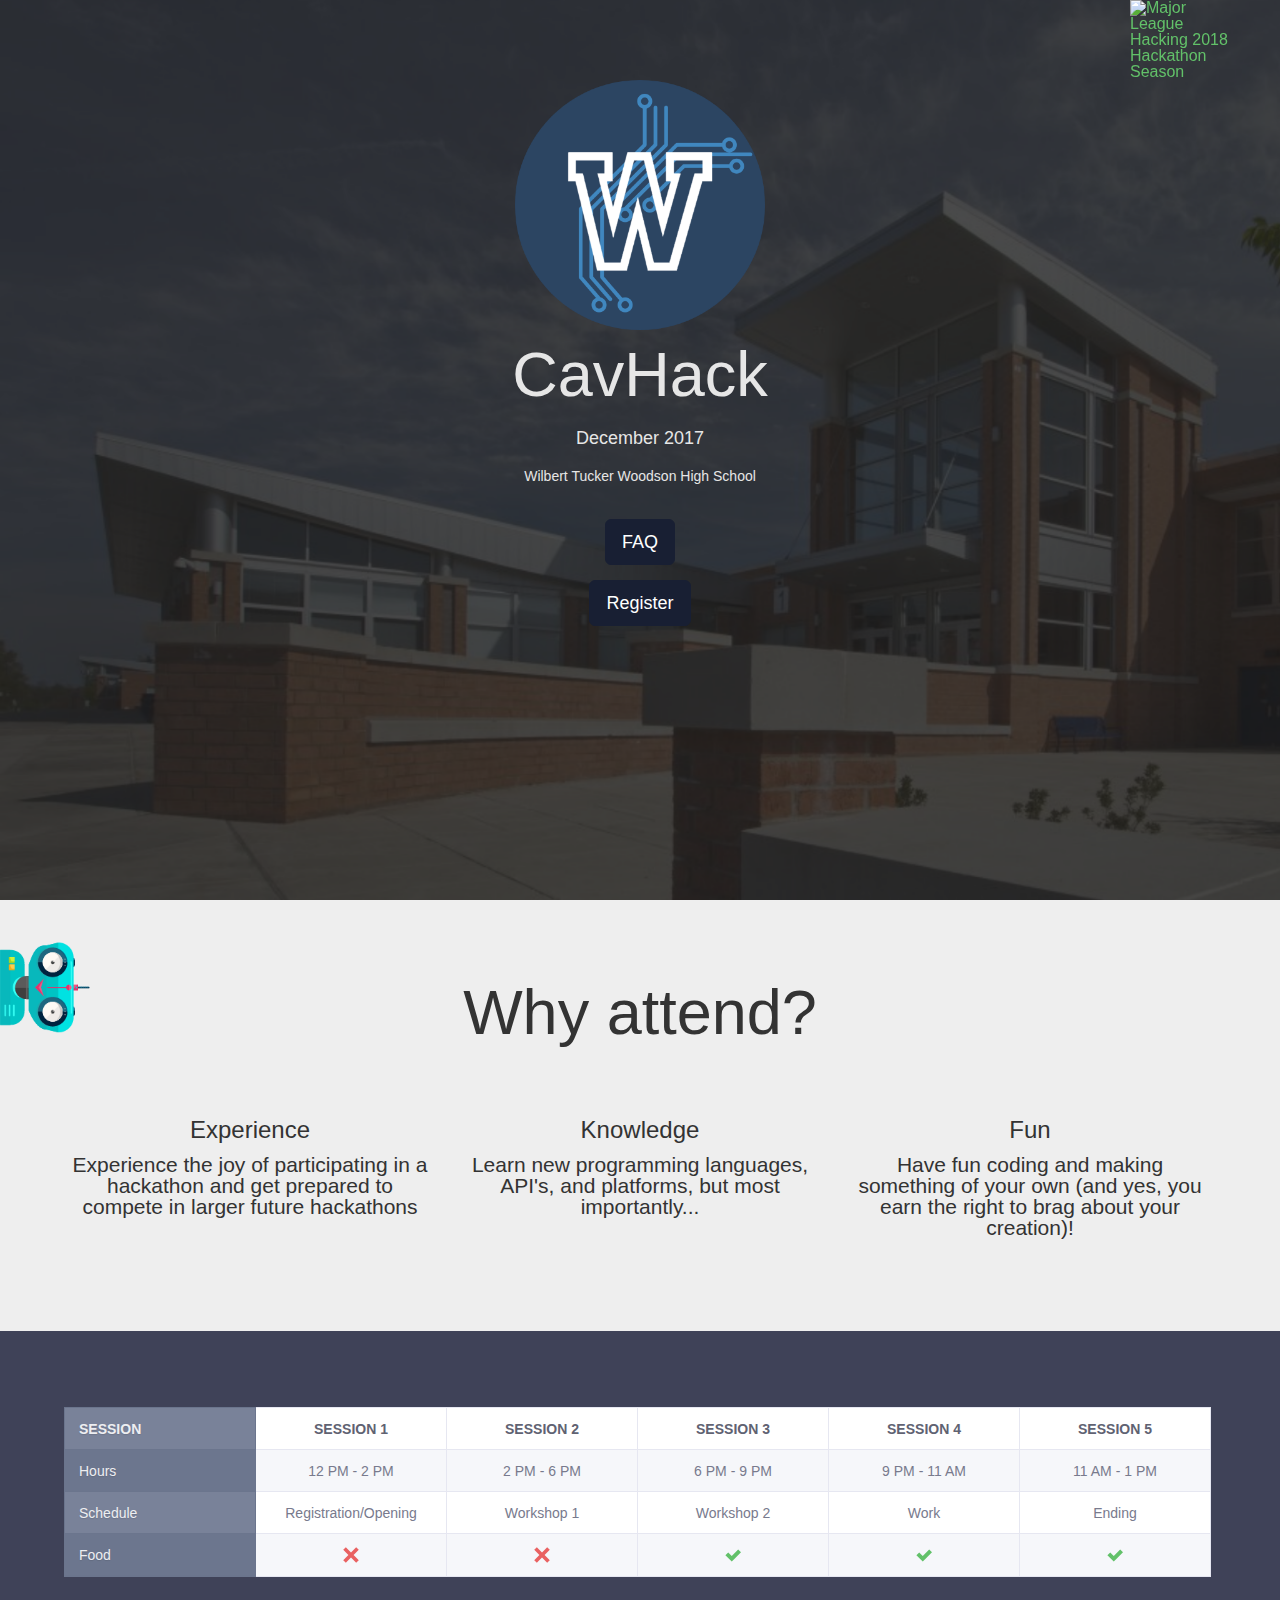
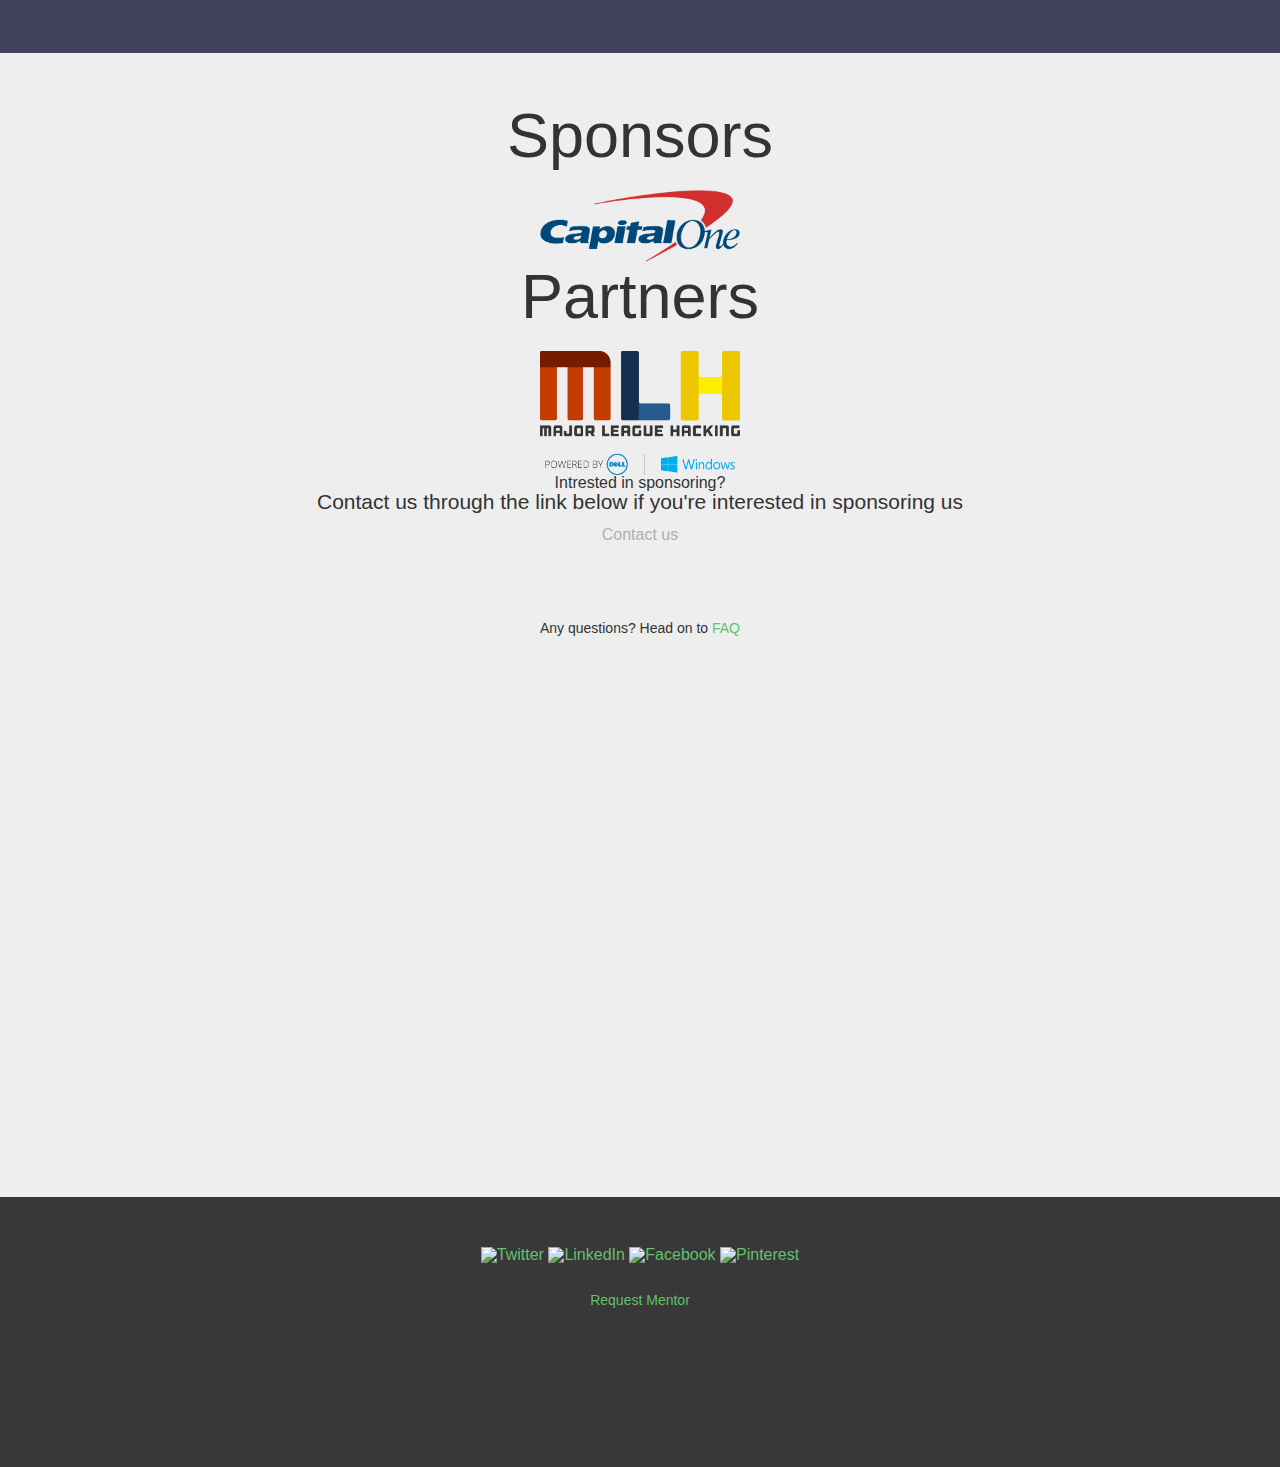
==== commit a5aea231: "Update index.html" ====
--- a/index.html
+++ b/index.html
@@ -174,15 +174,10 @@
             <h1 id="sponsor" >Sponsors</h1>
             <div class="container">
                 <div class="row">
-                    <div class="col-sm-5">
                         <img class="tooltipped" data-position="top" data-delay="50" data-tooltip="Capital One" height="72" width="200"src="9.png">
-                    </div>
-                    <div class="col-sm-5">
-                        <img class="tooltipped" data-position="top" data-delay="50" data-tooltip="BigParser" height="46" width="200"src="7.png">
-                    </div>
                 </div>
-            </div>
-		 <h1 id="sponsor" >Partners</h1>
+		</div>
+		<h1 id="sponsor" >Partners</h1>
             <div class="container">
                 <div class="row">
                      <img class="tooltipped" data-position="top" data-delay="50" data-tooltip="MLH" height="124" width="200"src="6.png">
